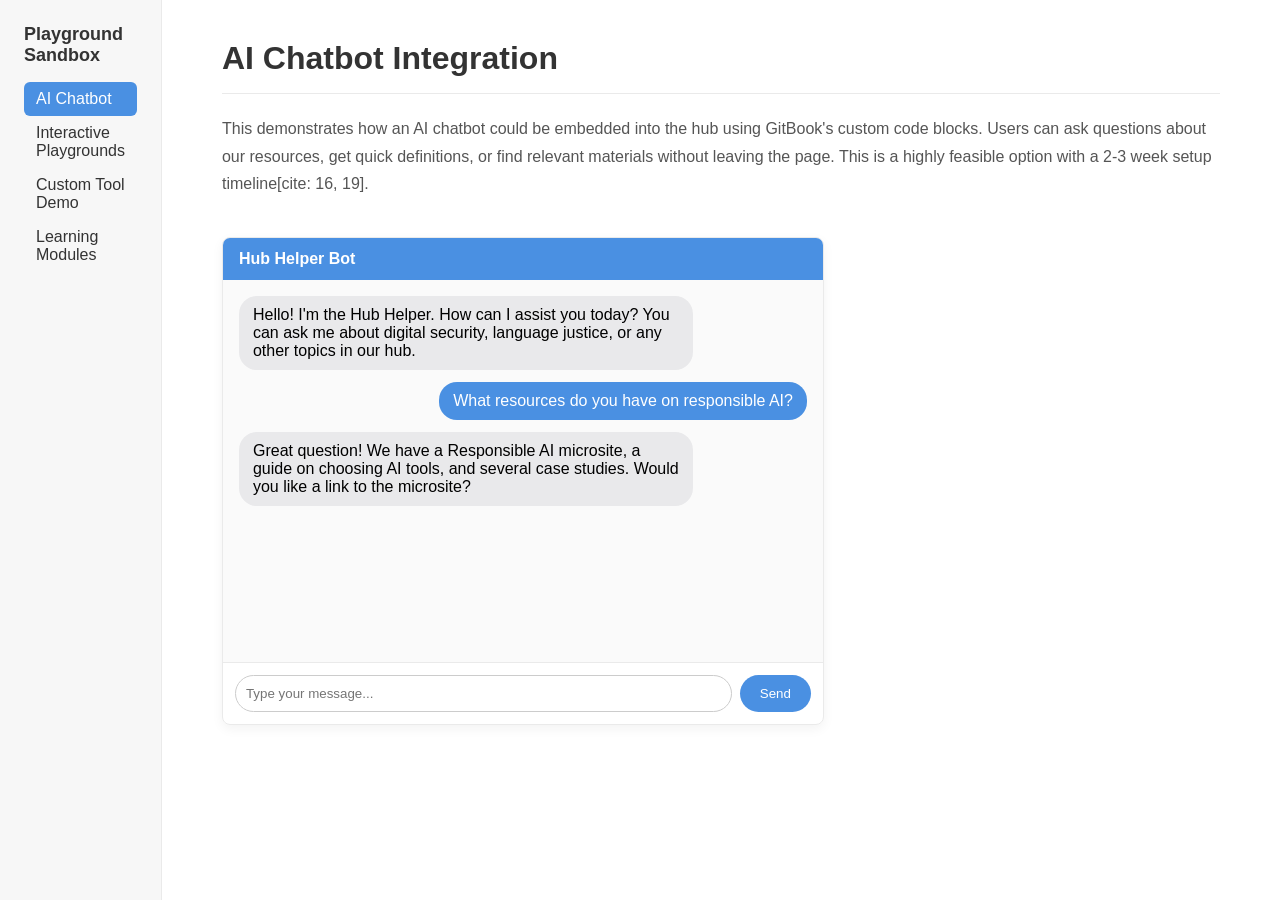
==== AI_chatbot.html @ cbb2c5e7 "Add files via upload" ====
<!DOCTYPE html>
<html lang="en">
<head>
    <meta charset="UTF-8">
    <meta name="viewport" content="width=device-width, initial-scale=1.0">
    <title>Prototype: AI Chatbot</title>
    <style>
        :root {
            --gitbook-bg: #FFFFFF;
            --gitbook-sidebar-bg: #F7F7F7;
            --gitbook-text: #333333;
            --gitbook-primary: #4A90E2;
            --gitbook-border: #EAEAEA;
            --font-main: -apple-system, BlinkMacSystemFont, "Segoe UI", Roboto, Helvetica, Arial, sans-serif;
        }
        body {
            font-family: var(--font-main);
            margin: 0;
            display: flex;
            background-color: var(--gitbook-bg);
            color: var(--gitbook-text);
            height: 100vh;
        }
        .sidebar {
            width: 280px;
            background-color: var(--gitbook-sidebar-bg);
            padding: 24px;
            border-right: 1px solid var(--gitbook-border);
            height: 100%;
            box-sizing: border-box;
        }
        .sidebar h2 {
            font-size: 18px;
            margin-top: 0;
            color: var(--gitbook-text);
        }
        .sidebar ul {
            list-style: none;
            padding: 0;
        }
        .sidebar li a {
            text-decoration: none;
            color: var(--gitbook-text);
            display: block;
            padding: 8px 12px;
            border-radius: 6px;
            font-weight: 500;
        }
        .sidebar li a.active, .sidebar li a:hover {
            background-color: var(--gitbook-primary);
            color: white;
        }
        .main-content {
            flex-grow: 1;
            padding: 40px 60px;
            overflow-y: auto;
        }
        .main-content h1 {
            font-size: 32px;
            border-bottom: 1px solid var(--gitbook-border);
            padding-bottom: 16px;
            margin-top: 0;
        }
        .main-content p {
            font-size: 16px;
            line-height: 1.7;
            color: #555;
        }
        /* Chatbot specific styles */
        .chatbot-container {
            max-width: 600px;
            margin-top: 40px;
            border: 1px solid var(--gitbook-border);
            border-radius: 8px;
            overflow: hidden;
            box-shadow: 0 4px 12px rgba(0,0,0,0.05);
        }
        .chatbot-header {
            background-color: var(--gitbook-primary);
            color: white;
            padding: 12px 16px;
            font-weight: bold;
        }
        .chatbot-messages {
            height: 350px;
            padding: 16px;
            overflow-y: auto;
            background-color: #FAFAFA;
        }
        .message {
            margin-bottom: 12px;
            display: flex;
            flex-direction: column;
        }
        .message.bot .bubble {
            background-color: #E9E9EB;
            color: black;
            align-self: flex-start;
        }
        .message.user .bubble {
            background-color: var(--gitbook-primary);
            color: white;
            align-self: flex-end;
        }
        .bubble {
            padding: 10px 14px;
            border-radius: 18px;
            max-width: 75%;
        }
        .chatbot-input {
            display: flex;
            padding: 12px;
            border-top: 1px solid var(--gitbook-border);
        }
        .chatbot-input input {
            flex-grow: 1;
            border: 1px solid #ccc;
            padding: 10px;
            border-radius: 20px;
            margin-right: 8px;
        }
        .chatbot-input button {
            background-color: var(--gitbook-primary);
            color: white;
            border: none;
            padding: 10px 20px;
            border-radius: 20px;
            cursor: pointer;
        }
    </style>
</head>
<body>
    <div class="sidebar">
        <h2>Playground Sandbox</h2>
        <ul>
            <li><a href="#" class="active">AI Chatbot</a></li>
            <li><a href="#">Interactive Playgrounds</a></li>
            <li><a href="#">Custom Tool Demo</a></li>
            <li><a href="#">Learning Modules</a></li>
        </ul>
    </div>
    <div class="main-content">
        <h1>AI Chatbot Integration</h1>
        <p>This demonstrates how an AI chatbot could be embedded into the hub using GitBook's custom code blocks. Users can ask questions about our resources, get quick definitions, or find relevant materials without leaving the page. This is a highly feasible option with a 2-3 week setup timeline[cite: 16, 19].</p>

        <div class="chatbot-container">
            <div class="chatbot-header">Hub Helper Bot</div>
            <div class="chatbot-messages">
                <div class="message bot">
                    <div class="bubble">Hello! I'm the Hub Helper. How can I assist you today? You can ask me about digital security, language justice, or any other topics in our hub.</div>
                </div>
                <div class="message user">
                    <div class="bubble">What resources do you have on responsible AI?</div>
                </div>
                 <div class="message bot">
                    <div class="bubble">Great question! We have a Responsible AI microsite, a guide on choosing AI tools, and several case studies. Would you like a link to the microsite?</div>
                </div>
            </div>
            <div class="chatbot-input">
                <input type="text" placeholder="Type your message...">
                <button>Send</button>
            </div>
        </div>
    </div>
</body>
</html>
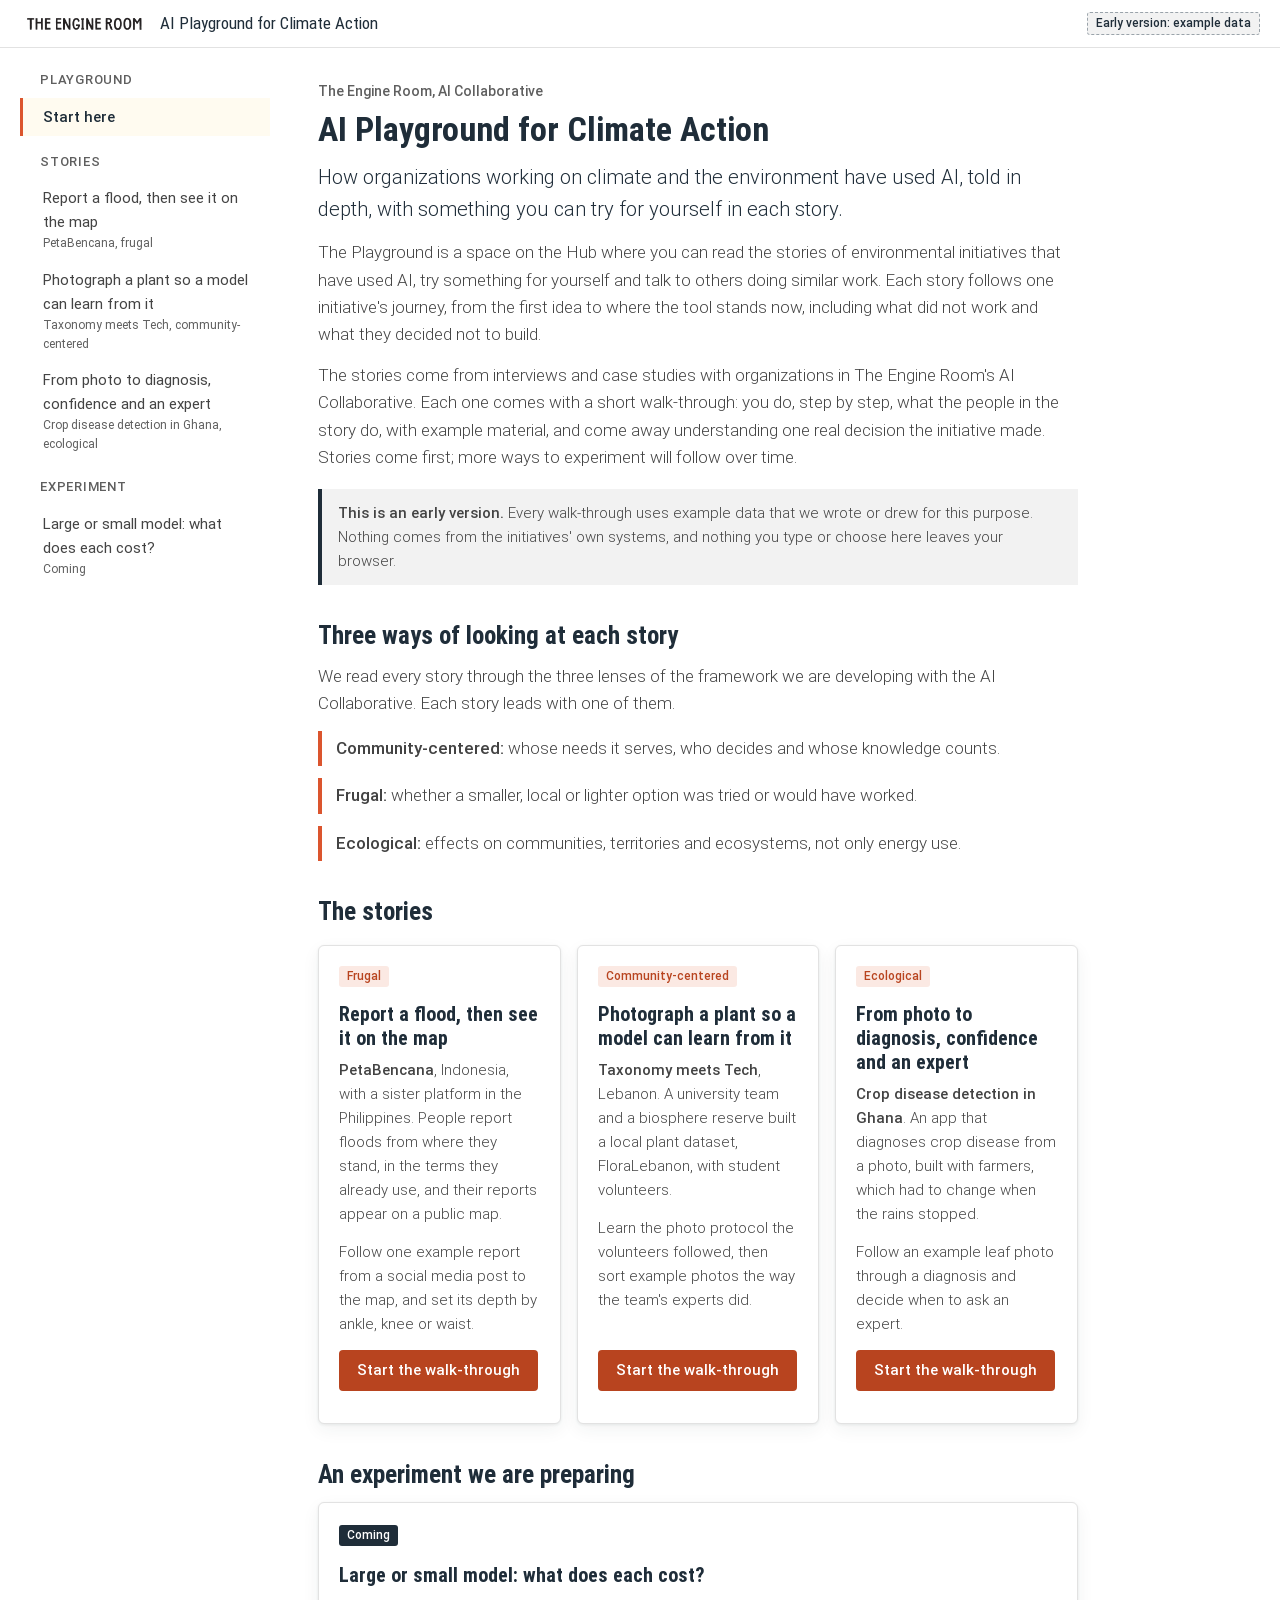
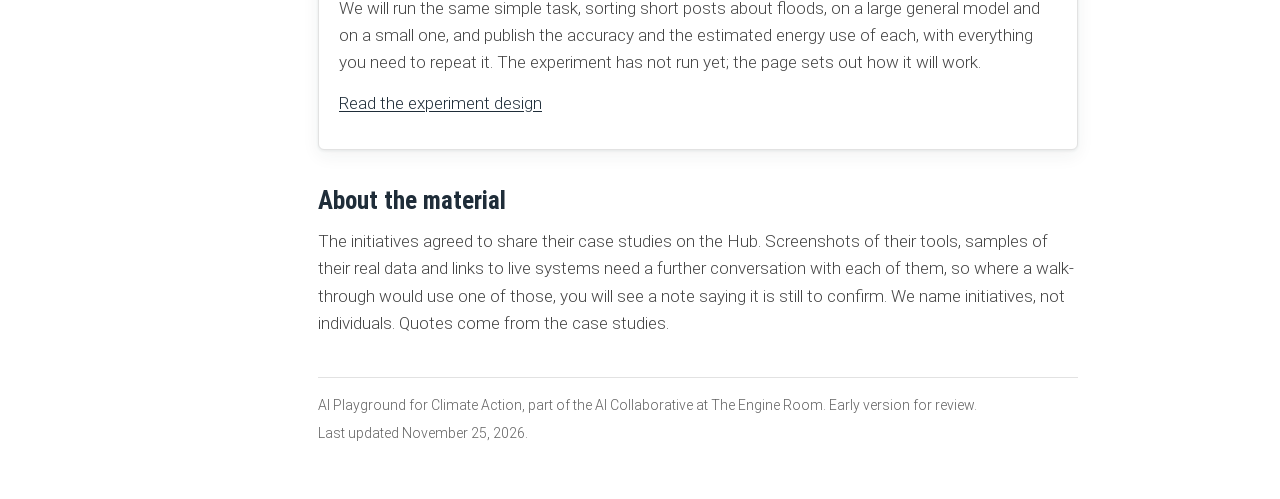
==== commit 6b3cc26f: "Add comparison experiment page; retire the old demo pages comparison.html presents the large versus " ====
--- a/AI_chatbot.html
+++ b/AI_chatbot.html
@@ -1,166 +1,18 @@
 <!DOCTYPE html>
-<html lang="en">
+<html lang="en-US">
 <head>
-    <meta charset="UTF-8">
-    <meta name="viewport" content="width=device-width, initial-scale=1.0">
-    <title>Prototype: AI Chatbot</title>
-    <style>
-        :root {
-            --gitbook-bg: #FFFFFF;
-            --gitbook-sidebar-bg: #F7F7F7;
-            --gitbook-text: #333333;
-            --gitbook-primary: #4A90E2;
-            --gitbook-border: #EAEAEA;
-            --font-main: -apple-system, BlinkMacSystemFont, "Segoe UI", Roboto, Helvetica, Arial, sans-serif;
-        }
-        body {
-            font-family: var(--font-main);
-            margin: 0;
-            display: flex;
-            background-color: var(--gitbook-bg);
-            color: var(--gitbook-text);
-            height: 100vh;
-        }
-        .sidebar {
-            width: 280px;
-            background-color: var(--gitbook-sidebar-bg);
-            padding: 24px;
-            border-right: 1px solid var(--gitbook-border);
-            height: 100%;
-            box-sizing: border-box;
-        }
-        .sidebar h2 {
-            font-size: 18px;
-            margin-top: 0;
-            color: var(--gitbook-text);
-        }
-        .sidebar ul {
-            list-style: none;
-            padding: 0;
-        }
-        .sidebar li a {
-            text-decoration: none;
-            color: var(--gitbook-text);
-            display: block;
-            padding: 8px 12px;
-            border-radius: 6px;
-            font-weight: 500;
-        }
-        .sidebar li a.active, .sidebar li a:hover {
-            background-color: var(--gitbook-primary);
-            color: white;
-        }
-        .main-content {
-            flex-grow: 1;
-            padding: 40px 60px;
-            overflow-y: auto;
-        }
-        .main-content h1 {
-            font-size: 32px;
-            border-bottom: 1px solid var(--gitbook-border);
-            padding-bottom: 16px;
-            margin-top: 0;
-        }
-        .main-content p {
-            font-size: 16px;
-            line-height: 1.7;
-            color: #555;
-        }
-        /* Chatbot specific styles */
-        .chatbot-container {
-            max-width: 600px;
-            margin-top: 40px;
-            border: 1px solid var(--gitbook-border);
-            border-radius: 8px;
-            overflow: hidden;
-            box-shadow: 0 4px 12px rgba(0,0,0,0.05);
-        }
-        .chatbot-header {
-            background-color: var(--gitbook-primary);
-            color: white;
-            padding: 12px 16px;
-            font-weight: bold;
-        }
-        .chatbot-messages {
-            height: 350px;
-            padding: 16px;
-            overflow-y: auto;
-            background-color: #FAFAFA;
-        }
-        .message {
-            margin-bottom: 12px;
-            display: flex;
-            flex-direction: column;
-        }
-        .message.bot .bubble {
-            background-color: #E9E9EB;
-            color: black;
-            align-self: flex-start;
-        }
-        .message.user .bubble {
-            background-color: var(--gitbook-primary);
-            color: white;
-            align-self: flex-end;
-        }
-        .bubble {
-            padding: 10px 14px;
-            border-radius: 18px;
-            max-width: 75%;
-        }
-        .chatbot-input {
-            display: flex;
-            padding: 12px;
-            border-top: 1px solid var(--gitbook-border);
-        }
-        .chatbot-input input {
-            flex-grow: 1;
-            border: 1px solid #ccc;
-            padding: 10px;
-            border-radius: 20px;
-            margin-right: 8px;
-        }
-        .chatbot-input button {
-            background-color: var(--gitbook-primary);
-            color: white;
-            border: none;
-            padding: 10px 20px;
-            border-radius: 20px;
-            cursor: pointer;
-        }
-    </style>
+<meta charset="UTF-8">
+<meta name="viewport" content="width=device-width, initial-scale=1">
+<meta name="robots" content="noindex">
+<meta http-equiv="refresh" content="0; url=index.html">
+<title>This page has moved | AI Playground for Climate Action</title>
+<link rel="canonical" href="index.html">
+<link rel="stylesheet" href="assets/playground.css">
 </head>
 <body>
-    <div class="sidebar">
-        <h2>Playground Sandbox</h2>
-        <ul>
-            <li><a href="#" class="active">AI Chatbot</a></li>
-            <li><a href="#">Interactive Playgrounds</a></li>
-            <li><a href="#">Custom Tool Demo</a></li>
-            <li><a href="#">Learning Modules</a></li>
-        </ul>
-    </div>
-    <div class="main-content">
-        <h1>AI Chatbot Integration</h1>
-        <p>This demonstrates how an AI chatbot could be embedded into the hub using GitBook's custom code blocks. Users can ask questions about our resources, get quick definitions, or find relevant materials without leaving the page. This is a highly feasible option with a 2-3 week setup timeline[cite: 16, 19].</p>
-
-        <div class="chatbot-container">
-            <div class="chatbot-header">Hub Helper Bot</div>
-            <div class="chatbot-messages">
-                <div class="message bot">
-                    <div class="bubble">Hello! I'm the Hub Helper. How can I assist you today? You can ask me about digital security, language justice, or any other topics in our hub.</div>
-                </div>
-                <div class="message user">
-                    <div class="bubble">What resources do you have on responsible AI?</div>
-                </div>
-                 <div class="message bot">
-                    <div class="bubble">Great question! We have a Responsible AI microsite, a guide on choosing AI tools, and several case studies. Would you like a link to the microsite?</div>
-                </div>
-            </div>
-            <div class="chatbot-input">
-                <input type="text" placeholder="Type your message...">
-                <button>Send</button>
-            </div>
-        </div>
-    </div>
+<main id="main"><div class="main-inner">
+<h1>This page has moved</h1>
+<p>This early demo has been retired. The Playground now starts here: <a href="index.html">AI Playground for Climate Action</a>.</p>
+</div></main>
 </body>
-</html>+</html>
--- a/assets/playground.css
+++ b/assets/playground.css
@@ -0,0 +1,305 @@
+/* AI Playground for Climate Action: shared styles.
+   One stylesheet for every page. Pages flow at their natural height (no
+   full-screen layout, no inner scroll panes) so they also work inside an
+   iframe on a Hub (Ghost) page. */
+
+@font-face { font-family: 'Roboto'; font-weight: 300; font-style: normal; font-display: swap; src: url('fonts/roboto-light.woff2') format('woff2'); }
+@font-face { font-family: 'Roboto'; font-weight: 400; font-style: normal; font-display: swap; src: url('fonts/roboto-regular.woff2') format('woff2'); }
+@font-face { font-family: 'Roboto'; font-weight: 400; font-style: italic; font-display: swap; src: url('fonts/roboto-italic.woff2') format('woff2'); }
+@font-face { font-family: 'Roboto'; font-weight: 500; font-style: normal; font-display: swap; src: url('fonts/roboto-medium.woff2') format('woff2'); }
+@font-face { font-family: 'Roboto Condensed'; font-weight: 400; font-style: normal; font-display: swap; src: url('fonts/roboto-condensed-regular.woff2') format('woff2'); }
+@font-face { font-family: 'Roboto Condensed'; font-weight: 700; font-style: normal; font-display: swap; src: url('fonts/roboto-condensed-bold.woff2') format('woff2'); }
+
+:root {
+  --orange: #DB552E;        /* borders, large text, icons only (3.9:1 on white) */
+  --orange-text: #B8441F;   /* orange text and button fills (5.4:1) */
+  --orange-weak: #FBE9E3;
+  --navy: #1F2D39;
+  --text: #434343;
+  --text-secondary: #5F5F5F;
+  --light: #F2F2F2;
+  --cream: #FFFBF0;
+  --border: #E2E2E2;
+  --ok: #2F6B3A;
+  --ok-bg: #EAF4EC;
+  --warn: #7A5300;
+  --warn-bg: #FFF4D6;
+  --no: #9B2C1F;
+  --no-bg: #FBEAE7;
+  --shadow: 0 1px 3px rgba(31, 45, 57, 0.08), 0 6px 18px rgba(31, 45, 57, 0.06);
+  --font-body: 'Roboto', -apple-system, 'Segoe UI', Helvetica, Arial, sans-serif;
+  --font-title: 'Roboto Condensed', 'Roboto', 'Arial Narrow', Arial, sans-serif;
+}
+
+* { box-sizing: border-box; }
+[hidden] { display: none !important; }
+
+html { -webkit-text-size-adjust: 100%; }
+
+body {
+  margin: 0;
+  font-family: var(--font-body);
+  font-weight: 300;
+  font-size: 17px;
+  line-height: 1.6;
+  color: var(--text);
+  background: #fff;
+  overflow-wrap: break-word;
+}
+
+img, svg { max-width: 100%; height: auto; }
+
+a { color: var(--navy); text-decoration: underline; text-underline-offset: 2px; }
+a:hover { color: var(--orange-text); }
+
+:focus-visible { outline: 3px solid var(--orange); outline-offset: 2px; }
+
+strong, b { font-weight: 500; }
+
+h1, h2, h3 { font-family: var(--font-title); color: var(--navy); line-height: 1.2; }
+h1 { font-size: 34px; font-weight: 700; margin: 0 0 12px; }
+h2 { font-size: 25px; font-weight: 700; margin: 36px 0 12px; }
+h3 { font-size: 20px; font-weight: 700; margin: 24px 0 8px; }
+p { margin: 0 0 14px; }
+ul, ol { padding-left: 22px; margin: 0 0 14px; }
+li { margin-bottom: 6px; }
+
+.skip-link { position: absolute; left: -9999px; top: 0; background: var(--navy); color: #fff; padding: 8px 12px; z-index: 100; }
+.skip-link:focus { left: 8px; top: 8px; }
+
+/* Shell: top bar */
+.topbar {
+  display: flex; align-items: center; justify-content: space-between; gap: 12px;
+  padding: 10px 20px; background: #fff; border-bottom: 1px solid var(--border);
+}
+.topbar-left { display: flex; align-items: center; gap: 12px; min-width: 0; }
+.topbar .logo { height: 24px; width: auto; display: block; }
+.topbar .site-title { font-family: var(--font-title); font-weight: 400; font-size: 17px; color: var(--navy); text-decoration: none; }
+.topbar .site-title:hover { color: var(--orange-text); }
+.topbar .badge { flex: none; }
+
+/* Shell: layout */
+.app-layout { display: flex; align-items: flex-start; max-width: 1240px; margin: 0 auto; }
+.sidebar { flex: none; width: 250px; padding: 24px 0; position: sticky; top: 0; }
+.sidebar h2 { font-size: 13px; font-family: var(--font-body); font-weight: 500; text-transform: uppercase; letter-spacing: 0.06em; color: var(--text-secondary); margin: 0 20px 10px; }
+.sidebar ul { list-style: none; padding: 0; margin: 0 0 18px; }
+.sidebar li { margin: 0; }
+.sidebar a { display: block; padding: 7px 20px; text-decoration: none; color: var(--text); border-left: 3px solid transparent; font-size: 15px; font-weight: 400; }
+.sidebar a:hover { background: var(--light); color: var(--navy); }
+.sidebar a[aria-current='page'] { border-left-color: var(--orange); color: var(--navy); font-weight: 500; background: var(--cream); }
+.sidebar .lens-tag { display: block; font-size: 12px; color: var(--text-secondary); font-weight: 400; }
+
+.contents-toggle { display: none; }
+
+main { flex: 1 1 auto; min-width: 0; padding: 32px 48px 48px; }
+.main-inner { max-width: 760px; }
+
+.site-footer { border-top: 1px solid var(--border); margin-top: 40px; padding-top: 16px; font-size: 14px; color: var(--text-secondary); }
+.site-footer p { margin-bottom: 6px; }
+
+/* Page header */
+.eyebrow { font-size: 14px; font-weight: 500; color: var(--text-secondary); margin: 0 0 6px; }
+.lede { font-size: 20px; color: var(--navy); font-weight: 300; }
+.meta-line { font-size: 14px; color: var(--text-secondary); }
+
+/* Labels */
+.badge {
+  display: inline-block; font-size: 12px; font-weight: 500; line-height: 1.4;
+  padding: 2px 8px; border-radius: 3px; vertical-align: middle; white-space: nowrap;
+}
+.badge-example { background: var(--light); color: var(--navy); border: 1px dashed #9AA3AA; }
+.badge-lens { background: var(--orange-weak); color: var(--orange-text); }
+.badge-pending { background: var(--warn-bg); color: var(--warn); }
+.badge-coming { background: var(--navy); color: #fff; }
+
+/* Notes and stubs */
+.note { border-left: 4px solid var(--navy); background: var(--light); padding: 12px 16px; margin: 18px 0; font-size: 15px; }
+.note p:last-child { margin-bottom: 0; }
+.stub {
+  border: 2px dashed #B9A36A; background: var(--warn-bg); color: #4D3B00;
+  padding: 14px 16px; margin: 18px 0; border-radius: 4px; font-size: 15px;
+}
+.stub-title { font-weight: 500; margin: 0 0 4px; }
+.stub p:last-child { margin-bottom: 0; }
+
+/* Quotes */
+blockquote.quote {
+  margin: 22px 0; padding: 4px 0 4px 18px; border-left: 4px solid var(--orange);
+  font-size: 18px; color: var(--navy);
+}
+blockquote.quote p { margin-bottom: 8px; }
+blockquote.quote footer { font-size: 14px; color: var(--text-secondary); }
+
+/* Cards */
+.card { border: 1px solid var(--border); border-radius: 6px; background: #fff; box-shadow: var(--shadow); padding: 18px 20px; }
+.card h3 { margin-top: 0; }
+.card-grid { display: grid; grid-template-columns: repeat(auto-fit, minmax(220px, 1fr)); gap: 16px; margin: 18px 0; }
+.story-card { display: flex; flex-direction: column; }
+.story-card p { font-size: 15px; }
+.story-card .card-link { margin-top: auto; }
+.lens-list { list-style: none; padding: 0; }
+.lens-list li { border-left: 4px solid var(--orange); padding: 4px 0 4px 14px; margin-bottom: 12px; }
+
+/* Buttons */
+.btn {
+  display: inline-flex; align-items: center; justify-content: center; gap: 6px;
+  font: inherit; font-weight: 500; font-size: 15px; line-height: 1.3;
+  padding: 9px 16px; border-radius: 4px; cursor: pointer; text-decoration: none;
+  border: 2px solid var(--navy); background: #fff; color: var(--navy);
+}
+.btn:hover { background: var(--light); color: var(--navy); }
+.btn-primary { background: var(--orange-text); border-color: var(--orange-text); color: #fff; }
+.btn-primary:hover { background: #9C391A; border-color: #9C391A; color: #fff; }
+.btn[disabled], .btn[aria-disabled='true'] { opacity: 0.5; cursor: not-allowed; }
+.btn-row { display: flex; flex-wrap: wrap; gap: 10px; margin: 14px 0; }
+.btn[aria-pressed='true'] { background: var(--navy); color: #fff; }
+
+/* Walk-through steps */
+.steps-progress { list-style: none; padding: 0; margin: 22px 0 10px; display: flex; flex-wrap: wrap; gap: 6px; }
+.steps-progress li { margin: 0; }
+.steps-progress button {
+  font: inherit; font-size: 13px; font-weight: 500; padding: 5px 10px; border-radius: 14px;
+  border: 1px solid var(--border); background: #fff; color: var(--text-secondary); cursor: pointer;
+}
+.steps-progress button[aria-current='step'] { background: var(--navy); color: #fff; border-color: var(--navy); }
+.steps-progress button.done { border-color: var(--navy); color: var(--navy); }
+
+.step { border: 1px solid var(--border); border-radius: 6px; padding: 20px 22px; margin: 12px 0 18px; background: #fff; box-shadow: var(--shadow); }
+.step > h2 { margin-top: 0; font-size: 23px; }
+.step-number { display: block; font-family: var(--font-body); font-size: 13px; font-weight: 500; color: var(--orange-text); text-transform: uppercase; letter-spacing: 0.06em; margin-bottom: 4px; }
+.js .step[hidden] { display: none; }
+.step-nav { display: flex; justify-content: space-between; gap: 10px; flex-wrap: wrap; margin-top: 20px; border-top: 1px solid var(--border); padding-top: 14px; }
+
+/* Feedback */
+.feedback { margin: 12px 0; padding: 10px 14px; border-radius: 4px; font-size: 15px; }
+.feedback:empty { display: none; }
+.feedback.ok { background: var(--ok-bg); color: var(--ok); }
+.feedback.no { background: var(--no-bg); color: var(--no); }
+.feedback.warn { background: var(--warn-bg); color: var(--warn); }
+
+/* Example data containers */
+.example-frame { border: 1px dashed #9AA3AA; border-radius: 6px; padding: 14px; background: #FAFAFA; margin: 14px 0; position: relative; }
+.example-frame > .badge-example { margin-bottom: 10px; }
+.example-caption { font-size: 13px; color: var(--text-secondary); margin: 8px 0 0; }
+
+/* Choice lists (sort, keep or reject) */
+.choice-list { list-style: none; padding: 0; margin: 0; display: grid; gap: 10px; }
+.choice { border: 1px solid var(--border); border-radius: 6px; background: #fff; padding: 12px 14px; }
+.choice .post-meta { font-size: 13px; color: var(--text-secondary); margin-bottom: 4px; }
+.choice .post-text { margin-bottom: 8px; }
+.choice .btn { font-size: 14px; padding: 6px 12px; }
+.choice .choice-result { font-size: 14px; margin-top: 8px; }
+.choice.is-right { border-color: var(--ok); }
+.choice.is-wrong { border-color: var(--no); }
+
+/* Chat bubbles (scripted examples) */
+.chat { display: flex; flex-direction: column; gap: 10px; padding: 6px 0; }
+.bubble { max-width: 85%; padding: 10px 14px; border-radius: 14px; font-size: 15px; line-height: 1.45; }
+.bubble .who { display: block; font-size: 12px; font-weight: 500; margin-bottom: 2px; opacity: 0.85; }
+.bubble.person { align-self: flex-start; background: #fff; border: 1px solid var(--border); border-bottom-left-radius: 4px; }
+.bubble.bot { align-self: flex-end; background: var(--navy); color: #fff; border-bottom-right-radius: 4px; }
+.bubble.bot a { color: #fff; }
+
+/* Depth slider */
+.depth-tool { display: grid; grid-template-columns: 150px 1fr; gap: 18px; align-items: center; }
+.depth-tool input[type='range'] { width: 100%; accent-color: var(--orange-text); }
+.depth-readout { font-size: 22px; font-family: var(--font-title); color: var(--navy); font-weight: 700; margin: 6px 0; }
+.depth-figure { width: 150px; }
+
+/* Example map */
+.map-wrap { position: relative; }
+.example-map { width: 100%; display: block; border-radius: 4px; background: #EEF2F4; }
+.map-legend { display: flex; flex-wrap: wrap; gap: 6px 16px; font-size: 13px; margin-top: 8px; }
+.map-legend span::before { content: ''; display: inline-block; width: 12px; height: 12px; border-radius: 50%; margin-right: 6px; vertical-align: -1px; border: 1px solid rgba(0,0,0,0.25); }
+.map-legend .l-minor::before { background: #F2C14E; }
+.map-legend .l-moderate::before { background: #E07B39; }
+.map-legend .l-severe::before { background: #8E2C1C; }
+.map-pick { cursor: crosshair; }
+
+/* Tables */
+.table-wrap { overflow-x: auto; margin: 14px 0; border: 1px solid var(--border); border-radius: 4px; }
+table { border-collapse: collapse; width: 100%; font-size: 15px; }
+th, td { text-align: left; padding: 8px 10px; border-bottom: 1px solid var(--border); vertical-align: top; }
+th { font-weight: 500; color: var(--navy); background: var(--light); }
+td.empty { color: var(--text-secondary); font-style: italic; }
+
+/* Result cards (diagnosis) */
+.result-card { border: 1px solid var(--border); border-radius: 6px; padding: 14px 16px; background: #fff; margin: 12px 0; }
+.result-card .result-label { font-family: var(--font-title); font-size: 21px; font-weight: 700; color: var(--navy); margin: 4px 0; }
+.confidence { margin: 8px 0; }
+.confidence-bar { height: 10px; background: var(--light); border-radius: 5px; overflow: hidden; border: 1px solid var(--border); }
+.confidence-bar span { display: block; height: 100%; background: var(--navy); }
+.confidence-text { font-size: 14px; margin-top: 4px; }
+
+.photo-picker { display: grid; grid-template-columns: repeat(auto-fit, minmax(150px, 1fr)); gap: 12px; }
+.photo-option { font: inherit; text-align: left; border: 2px solid var(--border); border-radius: 6px; background: #fff; padding: 10px; cursor: pointer; }
+.photo-option[aria-pressed='true'] { border-color: var(--orange-text); background: var(--cream); }
+.photo-option svg { display: block; width: 100%; max-width: 160px; margin: 0 auto 6px; }
+.photo-option span { display: block; font-size: 14px; }
+
+.protocol-card { display: grid; grid-template-columns: 140px 1fr; gap: 16px; align-items: center; }
+.protocol-card svg { width: 140px; }
+
+.flow { list-style: none; padding: 0; display: flex; flex-wrap: wrap; gap: 8px; align-items: stretch; margin: 14px 0; }
+.flow li { margin: 0; background: var(--cream); border: 1px solid #EADFC4; border-radius: 4px; padding: 8px 12px; font-size: 15px; flex: 1 1 120px; }
+.flow li.future { background: #fff; border-style: dashed; color: var(--text-secondary); }
+
+.checklist { list-style: none; padding: 0; }
+.checklist li { display: flex; gap: 10px; align-items: flex-start; }
+.checklist input { margin-top: 6px; width: 18px; height: 18px; flex: none; accent-color: var(--navy); }
+
+textarea, input[type='text'], select {
+  font: inherit; font-weight: 400; font-size: 16px; width: 100%; max-width: 100%;
+  padding: 8px 10px; border: 1px solid #9AA3AA; border-radius: 4px; color: var(--text); background: #fff;
+}
+label { font-weight: 400; }
+fieldset { border: 1px solid var(--border); border-radius: 6px; padding: 12px 14px; margin: 14px 0; }
+legend { font-weight: 500; color: var(--navy); padding: 0 6px; }
+
+.visually-hidden { position: absolute !important; width: 1px; height: 1px; overflow: hidden; clip: rect(0 0 0 0); white-space: nowrap; }
+
+/* Responsive: sidebar becomes a 'Contents' disclosure */
+@media (max-width: 860px) {
+  .app-layout { display: block; }
+  .sidebar { position: static; width: auto; padding: 0; border-bottom: 1px solid var(--border); }
+  .contents-toggle {
+    display: flex; width: 100%; justify-content: space-between; align-items: center;
+    font: inherit; font-weight: 500; font-size: 15px; color: var(--navy);
+    background: var(--light); border: 0; padding: 10px 20px; cursor: pointer;
+  }
+  .js .sidebar-nav[hidden] { display: none; }
+  .sidebar-nav { padding: 12px 0 4px; }
+  main { padding: 24px 20px 40px; }
+}
+
+@media (max-width: 560px) {
+  body { font-size: 16px; }
+  h1 { font-size: 28px; }
+  h2 { font-size: 22px; }
+  .lede { font-size: 18px; }
+  .topbar { padding: 8px 14px; }
+  .topbar .site-title { font-size: 15px; }
+  .topbar .badge { display: none; }
+  main { padding: 20px 14px 32px; }
+  .step { padding: 16px 14px; }
+  .depth-tool, .protocol-card { grid-template-columns: 1fr; }
+  .depth-figure, .protocol-card svg { margin: 0 auto; }
+  .bubble { max-width: 94%; }
+}
+
+/* Embed mode (?embed=1, or automatically when framed): no shell chrome */
+.embed .topbar, .embed .sidebar, .embed .site-footer, .embed .shell-only { display: none !important; }
+.embed .app-layout { display: block; max-width: none; }
+.embed main { padding: 4px 4px 12px; }
+.embed .main-inner { max-width: none; }
+.embed body, body.embed { background: transparent; }
+
+@media (prefers-reduced-motion: reduce) {
+  * { transition: none !important; animation: none !important; scroll-behavior: auto !important; }
+}
+
+@media print {
+  .topbar, .sidebar, .step-nav, .steps-progress, .btn-row { display: none !important; }
+  .step[hidden] { display: block !important; }
+  main { padding: 0; }
+}
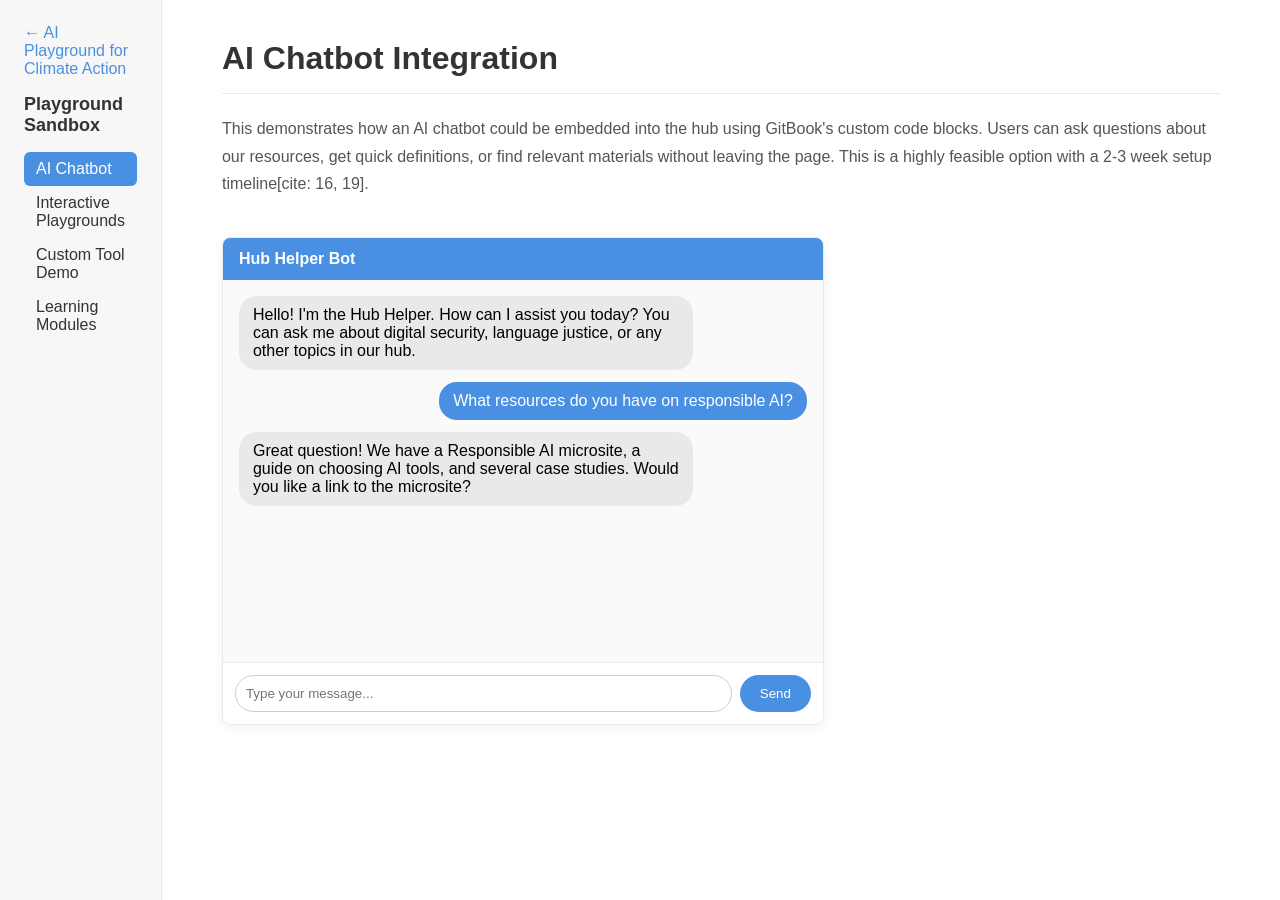
==== commit 8b47c63e: "Restore the earlier demo pages and link them from the new Playground" ====
--- a/AI_chatbot.html
+++ b/AI_chatbot.html
@@ -1,18 +1,167 @@
 <!DOCTYPE html>
-<html lang="en-US">
+<html lang="en">
 <head>
-<meta charset="UTF-8">
-<meta name="viewport" content="width=device-width, initial-scale=1">
-<meta name="robots" content="noindex">
-<meta http-equiv="refresh" content="0; url=index.html">
-<title>This page has moved | AI Playground for Climate Action</title>
-<link rel="canonical" href="index.html">
-<link rel="stylesheet" href="assets/playground.css">
+    <meta charset="UTF-8">
+    <meta name="viewport" content="width=device-width, initial-scale=1.0">
+    <title>Prototype: AI Chatbot</title>
+    <style>
+        :root {
+            --gitbook-bg: #FFFFFF;
+            --gitbook-sidebar-bg: #F7F7F7;
+            --gitbook-text: #333333;
+            --gitbook-primary: #4A90E2;
+            --gitbook-border: #EAEAEA;
+            --font-main: -apple-system, BlinkMacSystemFont, "Segoe UI", Roboto, Helvetica, Arial, sans-serif;
+        }
+        body {
+            font-family: var(--font-main);
+            margin: 0;
+            display: flex;
+            background-color: var(--gitbook-bg);
+            color: var(--gitbook-text);
+            height: 100vh;
+        }
+        .sidebar {
+            width: 280px;
+            background-color: var(--gitbook-sidebar-bg);
+            padding: 24px;
+            border-right: 1px solid var(--gitbook-border);
+            height: 100%;
+            box-sizing: border-box;
+        }
+        .sidebar h2 {
+            font-size: 18px;
+            margin-top: 0;
+            color: var(--gitbook-text);
+        }
+        .sidebar ul {
+            list-style: none;
+            padding: 0;
+        }
+        .sidebar li a {
+            text-decoration: none;
+            color: var(--gitbook-text);
+            display: block;
+            padding: 8px 12px;
+            border-radius: 6px;
+            font-weight: 500;
+        }
+        .sidebar li a.active, .sidebar li a:hover {
+            background-color: var(--gitbook-primary);
+            color: white;
+        }
+        .main-content {
+            flex-grow: 1;
+            padding: 40px 60px;
+            overflow-y: auto;
+        }
+        .main-content h1 {
+            font-size: 32px;
+            border-bottom: 1px solid var(--gitbook-border);
+            padding-bottom: 16px;
+            margin-top: 0;
+        }
+        .main-content p {
+            font-size: 16px;
+            line-height: 1.7;
+            color: #555;
+        }
+        /* Chatbot specific styles */
+        .chatbot-container {
+            max-width: 600px;
+            margin-top: 40px;
+            border: 1px solid var(--gitbook-border);
+            border-radius: 8px;
+            overflow: hidden;
+            box-shadow: 0 4px 12px rgba(0,0,0,0.05);
+        }
+        .chatbot-header {
+            background-color: var(--gitbook-primary);
+            color: white;
+            padding: 12px 16px;
+            font-weight: bold;
+        }
+        .chatbot-messages {
+            height: 350px;
+            padding: 16px;
+            overflow-y: auto;
+            background-color: #FAFAFA;
+        }
+        .message {
+            margin-bottom: 12px;
+            display: flex;
+            flex-direction: column;
+        }
+        .message.bot .bubble {
+            background-color: #E9E9EB;
+            color: black;
+            align-self: flex-start;
+        }
+        .message.user .bubble {
+            background-color: var(--gitbook-primary);
+            color: white;
+            align-self: flex-end;
+        }
+        .bubble {
+            padding: 10px 14px;
+            border-radius: 18px;
+            max-width: 75%;
+        }
+        .chatbot-input {
+            display: flex;
+            padding: 12px;
+            border-top: 1px solid var(--gitbook-border);
+        }
+        .chatbot-input input {
+            flex-grow: 1;
+            border: 1px solid #ccc;
+            padding: 10px;
+            border-radius: 20px;
+            margin-right: 8px;
+        }
+        .chatbot-input button {
+            background-color: var(--gitbook-primary);
+            color: white;
+            border: none;
+            padding: 10px 20px;
+            border-radius: 20px;
+            cursor: pointer;
+        }
+    </style>
 </head>
 <body>
-<main id="main"><div class="main-inner">
-<h1>This page has moved</h1>
-<p>This early demo has been retired. The Playground now starts here: <a href="index.html">AI Playground for Climate Action</a>.</p>
-</div></main>
+    <div class="sidebar">
+        <p style="margin-top:0;"><a href="index.html" style="color: var(--gitbook-primary); text-decoration: none; font-weight: 500;">&larr; AI Playground for Climate Action</a></p>
+        <h2>Playground Sandbox</h2>
+        <ul>
+            <li><a href="AI_chatbot.html" class="active">AI Chatbot</a></li>
+            <li><a href="interactive_playgounds.html">Interactive Playgrounds</a></li>
+            <li><a href="custom_tool.html">Custom Tool Demo</a></li>
+            <li><a href="interactive_learning.html">Learning Modules</a></li>
+        </ul>
+    </div>
+    <div class="main-content">
+        <h1>AI Chatbot Integration</h1>
+        <p>This demonstrates how an AI chatbot could be embedded into the hub using GitBook's custom code blocks. Users can ask questions about our resources, get quick definitions, or find relevant materials without leaving the page. This is a highly feasible option with a 2-3 week setup timeline[cite: 16, 19].</p>
+
+        <div class="chatbot-container">
+            <div class="chatbot-header">Hub Helper Bot</div>
+            <div class="chatbot-messages">
+                <div class="message bot">
+                    <div class="bubble">Hello! I'm the Hub Helper. How can I assist you today? You can ask me about digital security, language justice, or any other topics in our hub.</div>
+                </div>
+                <div class="message user">
+                    <div class="bubble">What resources do you have on responsible AI?</div>
+                </div>
+                 <div class="message bot">
+                    <div class="bubble">Great question! We have a Responsible AI microsite, a guide on choosing AI tools, and several case studies. Would you like a link to the microsite?</div>
+                </div>
+            </div>
+            <div class="chatbot-input">
+                <input type="text" placeholder="Type your message...">
+                <button>Send</button>
+            </div>
+        </div>
+    </div>
 </body>
-</html>
+</html>
